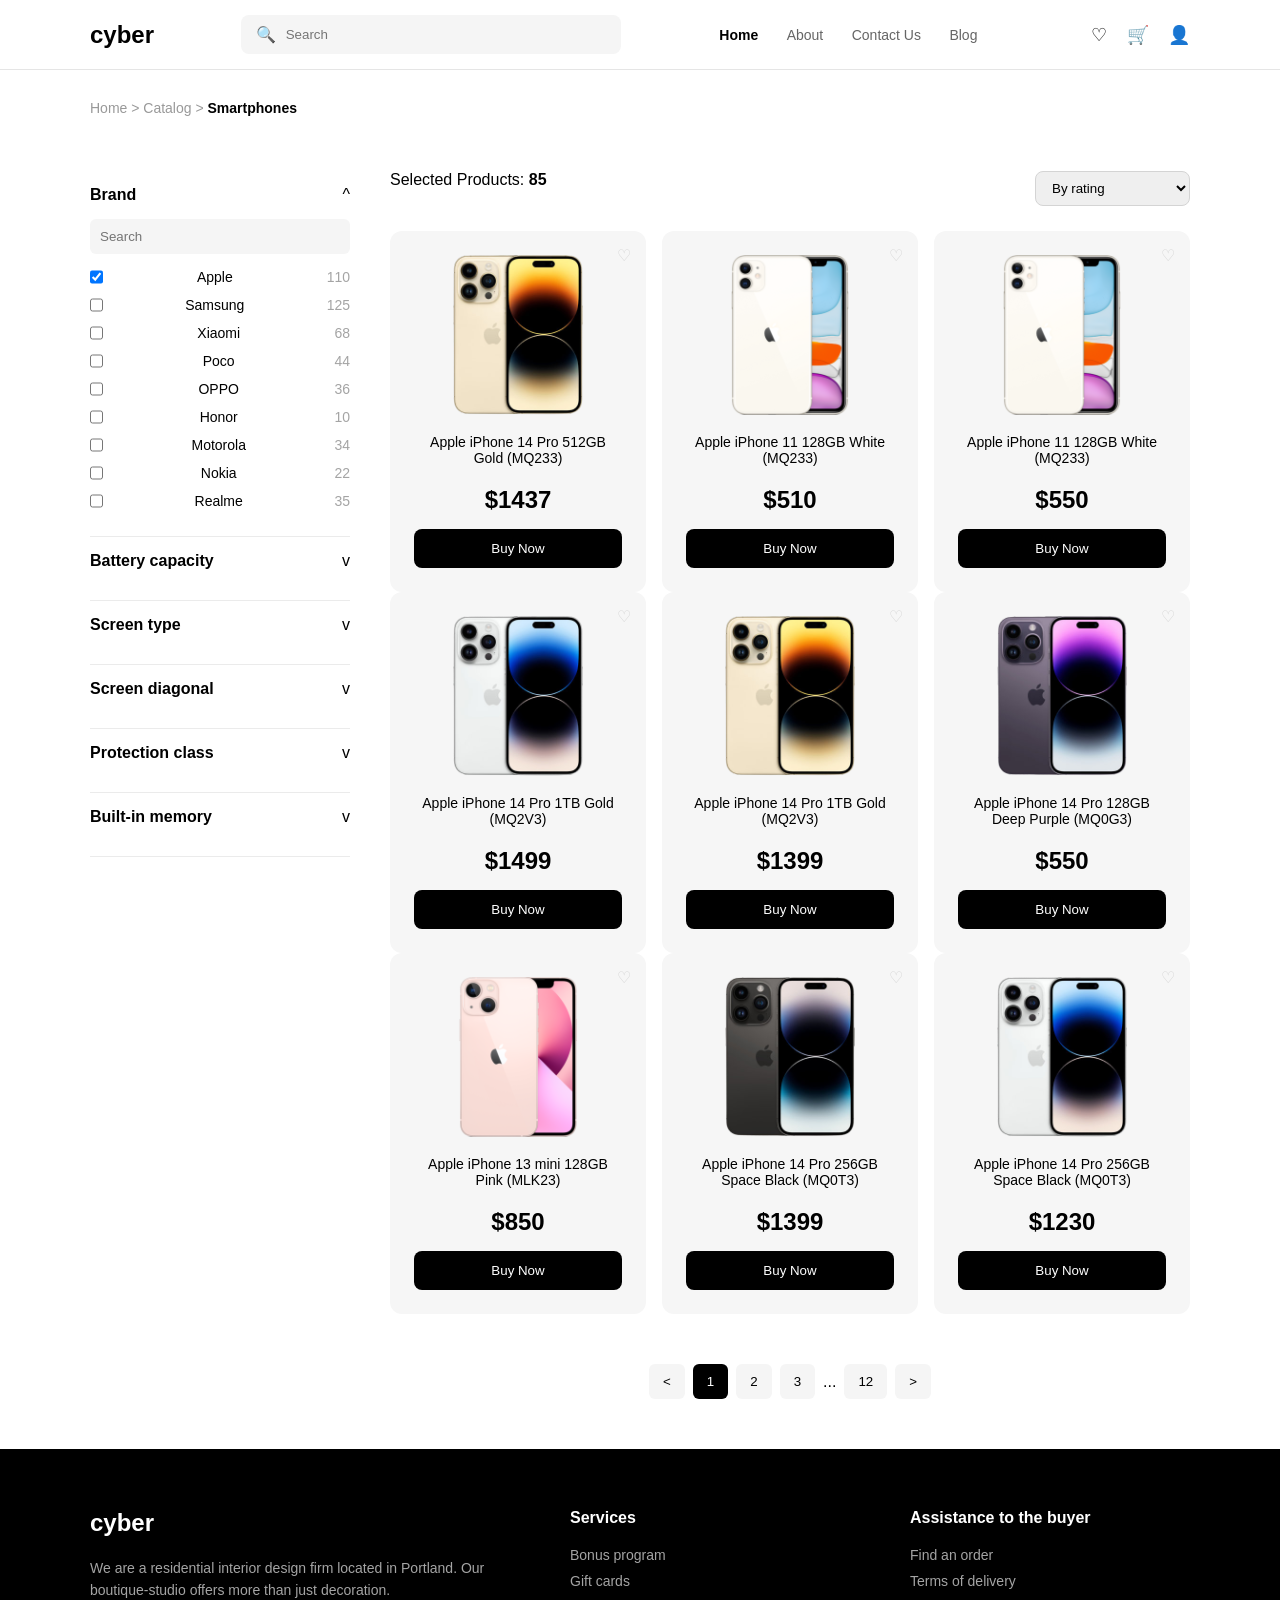
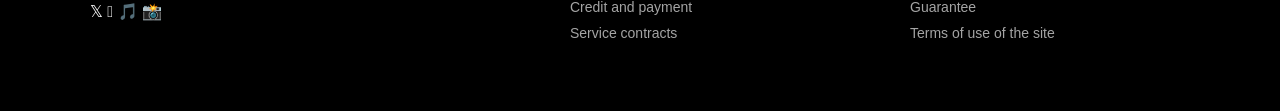
==== 2/index.html @ 22416d0a "1" ====
<!DOCTYPE html>
<html lang="uz">

<head>
    <meta charset="UTF-8">
    <meta name="viewport" content="width=device-width, initial-scale=1.0">
    <title>Cyber Store - Smartphones</title>
    <link href="https://unpkg.com/aos@2.3.1/dist/aos.css" rel="stylesheet">
    <link rel="stylesheet" href="./stayle.css">
</head>

<body>

    <header>
        <div class="container header-wrapper">
            <div class="logo">cyber</div>
            <div class="search-box">
                <span class="icon">🔍</span>
                <input type="text" placeholder="Search">
            </div>
            <nav>
                <a href="#">Home</a>
                <a href="#">About</a>
                <a href="#">Contact Us</a>
                <a href="#">Blog</a>
            </nav>
            <div class="header-icons">
                <span>♡</span>
                <span>🛒</span>
                <span>👤</span>
            </div>
        </div>
    </header>

    <div class="container catalog-layout">
        <div class="breadcrumb">Home > Catalog > <span>Smartphones</span></div>

        <aside>
            <div class="sidebar-section">
                <div class="section-title">
                    <h3>Brand</h3> <span>^</span>
                </div>
                <input type="text" placeholder="Search" class="brand-search">
                <div class="filter-list">
                    <label><input type="checkbox" checked> Apple <span>110</span></label>
                    <label><input type="checkbox"> Samsung <span>125</span></label>
                    <label><input type="checkbox"> Xiaomi <span>68</span></label>
                    <label><input type="checkbox"> Poco <span>44</span></label>
                    <label><input type="checkbox"> OPPO <span>36</span></label>
                    <label><input type="checkbox"> Honor <span>10</span></label>
                    <label><input type="checkbox"> Motorola <span>34</span></label>
                    <label><input type="checkbox"> Nokia <span>22</span></label>
                    <label><input type="checkbox"> Realme <span>35</span></label>
                </div>
            </div>

            <div class="sidebar-section">
                <div class="section-title">
                    <h3>Battery capacity</h3> <span>v</span>
                </div>
            </div>
            <div class="sidebar-section">
                <div class="section-title">
                    <h3>Screen type</h3> <span>v</span>
                </div>
            </div>
            <div class="sidebar-section">
                <div class="section-title">
                    <h3>Screen diagonal</h3> <span>v</span>
                </div>
            </div>
            <div class="sidebar-section">
                <div class="section-title">
                    <h3>Protection class</h3> <span>v</span>
                </div>
            </div>
            <div class="sidebar-section">
                <div class="section-title">
                    <h3>Built-in memory</h3> <span>v</span>
                </div>
            </div>
        </aside>

        <main>
            <div class="products-header">
                <p>Selected Products: <strong>85</strong></p>
                <select class="sort-select">
                    <option>By rating</option>
                    <option>Price: Low to High</option>
                </select>
            </div>

            <div class="products-grid">
                <div class="product-card">
                    <span class="wishlist-icon">♡</span>
                    <img src="./img/Iphone 14 pro 1 (12).svg" alt="iPhone">
                    <h4>Apple iPhone 14 Pro 512GB Gold (MQ233)</h4>
                    <p class="price">$1437</p>
                    <button class="buy-now">Buy Now</button>
                </div>
                <div class="product-card">
                    <span class="wishlist-icon">♡</span>
                    <img src="./img/Iphone 14 pro 1 (13).svg" alt="iPhone">
                    <h4>Apple iPhone 11 128GB White (MQ233)</h4>
                    <p class="price">$510</p>
                    <button class="buy-now">Buy Now</button>
                    </div>
                <div class="product-card">
                    <span class="wishlist-icon">♡</span>
                    <img src="./img/Iphone 14 pro 1 (13).svg" alt="iPhone">
                    <h4>Apple iPhone 11 128GB White (MQ233)</h4>
                    <p class="price">$550</p>
                    <button class="buy-now">Buy Now</button>
                </div>
                </div>
                <div class="products-grid">
                <div class="product-card">
                    <span class="wishlist-icon">♡</span>
                    <img src="./img/Iphone 14 pro 1 (14).svg" alt="iPhone">
                    <h4>Apple iPhone 14 Pro 1TB Gold (MQ2V3)</h4>
                    <p class="price">$1499</p>
                    <button class="buy-now">Buy Now</button>
                </div>
                <div class="product-card">
                    <span class="wishlist-icon">♡</span>
                    <img src="./img/Iphone 14 pro 1 (15).svg" alt="iPhone">
                    <h4>Apple iPhone 14 Pro 1TB Gold (MQ2V3)</h4>
                    <p class="price">$1399</p>
                    <button class="buy-now">Buy Now</button>
                    </div>
                <div class="product-card">
                    <span class="wishlist-icon">♡</span>
                    <img src="./img/Iphone 14 pro 1 (16).svg" alt="iPhone">
                    <h4>Apple iPhone 14 Pro 128GB Deep Purple (MQ0G3)</h4>
                    <p class="price">$550</p>
                    <button class="buy-now">Buy Now</button>
                </div>
                </div>
                <div class="products-grid">
                <div class="product-card">
                    <span class="wishlist-icon">♡</span>
                    <img src="./img/Iphone 14 pro 1 (17).svg" alt="iPhone">
                    <h4>Apple iPhone 13 mini 128GB Pink (MLK23)</h4>
                    <p class="price">$850</p>
                    <button class="buy-now">Buy Now</button>
                </div>
                <div class="product-card">
                    <span class="wishlist-icon">♡</span>
                    <img src="./img/Iphone 14 pro 1 (18).svg" alt="iPhone">
                    <h4>Apple iPhone 14 Pro 256GB Space Black (MQ0T3)</h4>
                    <p class="price">$1399</p>
                    <button class="buy-now">Buy Now</button>
                    </div>
                <div class="product-card">
                    <span class="wishlist-icon">♡</span>
                    <img src="./img/Iphone 14 pro 1 (19).svg" alt="iPhone">
                    <h4>Apple iPhone 14 Pro 256GB Space Black (MQ0T3)</h4>
                    <p class="price">$1230</p>
                    <button class="buy-now">Buy Now</button>
                </div>
                </div>

            <div class="pagination">
                <button> < </button>
                <button class="active">1</button>
                <button>2</button>
                <button>3</button>
                <span>...</span>
                <button>12</button>
                <button> > </button>
            </div>
        </main>
    </div>

    <footer>
        <div class="container footer-grid">
            <div class="footer-info">
                <div class="footer-logo">cyber</div>
                <p class="footer-text">We are a residential interior design firm located in Portland. Our boutique-studio offers more than just decoration.</p>
                <div class="social-icons">𝕏 𓅰 🎵 📸</div>
            </div>
            <div class="footer-col">
                <h4>Services</h4>
                <p>Bonus program</p>
                <p>Gift cards</p>
                <p>Credit and payment</p>
                <p>Service contracts</p>
            </div>
            <div class="footer-col">
                <h4>Assistance to the buyer</h4>
                <p>Find an order</p>
                <p>Terms of delivery</p>
                <p>Guarantee</p>
                <p>Terms of use of the site</p>
            </div>
        </div>
    </footer>

</body>
</html>
---- 2/stayle.css ----
* {
    margin: 0;
    padding: 0;
    box-sizing: border-box;
    font-family: 'Inter', sans-serif;
}

body {
    background-color: #fff;
    color: #000;
}

.container {
    max-width: 1140px;
    margin: 0 auto;
    padding: 0 20px;
}


header {
    padding: 15px 0;
    border-bottom: 1px solid #E5E5E5;
}

.header-wrapper {
    display: flex;
    justify-content: space-between;
    align-items: center;
}

.logo {
    font-size: 24px;
    font-weight: 800;
}

.search-box {
    background: #F5F5F5;
    padding: 10px 15px;
    border-radius: 8px;
    width: 380px;
    display: flex;
    align-items: center;
}

.search-box input {
    background: transparent;
    border: none;
    outline: none;
    width: 100%;
    margin-left: 10px;
}

nav a {
    text-decoration: none;
    color: #000;
    margin: 0 12px;
    font-size: 14px;
    opacity: 0.6;
}

nav a:first-child {
    opacity: 1;
    font-weight: 600;
}

.header-icons span {
    margin-left: 15px;
    font-size: 18px;
    cursor: pointer;
}

.catalog-layout {
    display: grid;
    grid-template-columns: 260px 1fr;
    gap: 40px;
    margin-top: 30px;
}

.breadcrumb {
    grid-column: 1 / -1;
    font-size: 14px;
    color: #999;
    margin-bottom: 15px;
}

.breadcrumb span {
    color: #000;
    font-weight: 600;
}

.sidebar-section {
    border-bottom: 1px solid #EBEBEB;
    padding: 15px 0;
}

.section-title {
    display: flex;
    justify-content: space-between;
    cursor: pointer;
    margin-bottom: 15px;
}

.section-title h3 {
    font-size: 16px;
    font-weight: 600;
}

.brand-search {
    width: 100%;
    padding: 10px;
    background: #F5F5F5;
    border: none;
    border-radius: 6px;
    margin-bottom: 15px;
}

.filter-list label {
    display: flex;
    justify-content: space-between;
    font-size: 14px;
    margin-bottom: 12px;
    cursor: pointer;
}

.filter-list label span {
    color: #A4A4A4;
}


.products-header {
    display: flex;
    justify-content: space-between;
    margin-bottom: 25px;
}

.sort-select {
    padding: 8px 12px;
    border: 1px solid #D4D4D4;
    border-radius: 8px;
}

.products-grid {
    display: grid;
    grid-template-columns: repeat(3, 1fr);
    gap: 16px;
}

.product-card {
    background: #F6F6F6;
    padding: 24px;
    border-radius: 12px;
    text-align: center;
    position: relative;
    transition: transform 0.2s;
}

.product-card:hover {
    transform: translateY(-5px);
}

.wishlist-icon {
    position: absolute;
    top: 15px;
    right: 15px;
    color: #D2D2D2;
    cursor: pointer;
}

.product-card img {
    height: 160px;
    object-fit: contain;
    margin-bottom: 15px;
}

.product-card h4 {
    font-size: 14px;
    margin-bottom: 12px;
    height: 40px;
    font-weight: 500;
}

.product-card .price {
    font-size: 24px;
    font-weight: 700;
    margin-bottom: 15px;
}

.buy-now {
    background: #000;
    color: #fff;
    border: none;
    width: 100%;
    padding: 12px;
    border-radius: 8px;
    cursor: pointer;
    font-weight: 500;
}


.pagination {
    display: flex;
    justify-content: center;
    align-items: center;
    gap: 8px;
    margin: 50px 0;
}

.pagination button {
    border: none;
    padding: 10px 14px;
    background: #F5F5F5;
    border-radius: 6px;
    cursor: pointer;
}

.pagination button.active {
    background: #000;
    color: #fff;
}

footer {
    background: #000;
    color: #fff;
    padding: 60px 0;
}

.footer-grid {
    display: grid;
    grid-template-columns: 1.5fr 1fr 1fr;
    gap: 60px;
}

.footer-logo {
    font-size: 24px;
    font-weight: 800;
    margin-bottom: 20px;
}

.footer-text {
    color: #A4A4A4;
    font-size: 14px;
    line-height: 1.6;
}

.footer-col h4 {
    margin-bottom: 20px;
}

.footer-col p {
    color: #A4A4A4;
    font-size: 14px;
    margin-bottom: 10px;
    cursor: pointer;
}
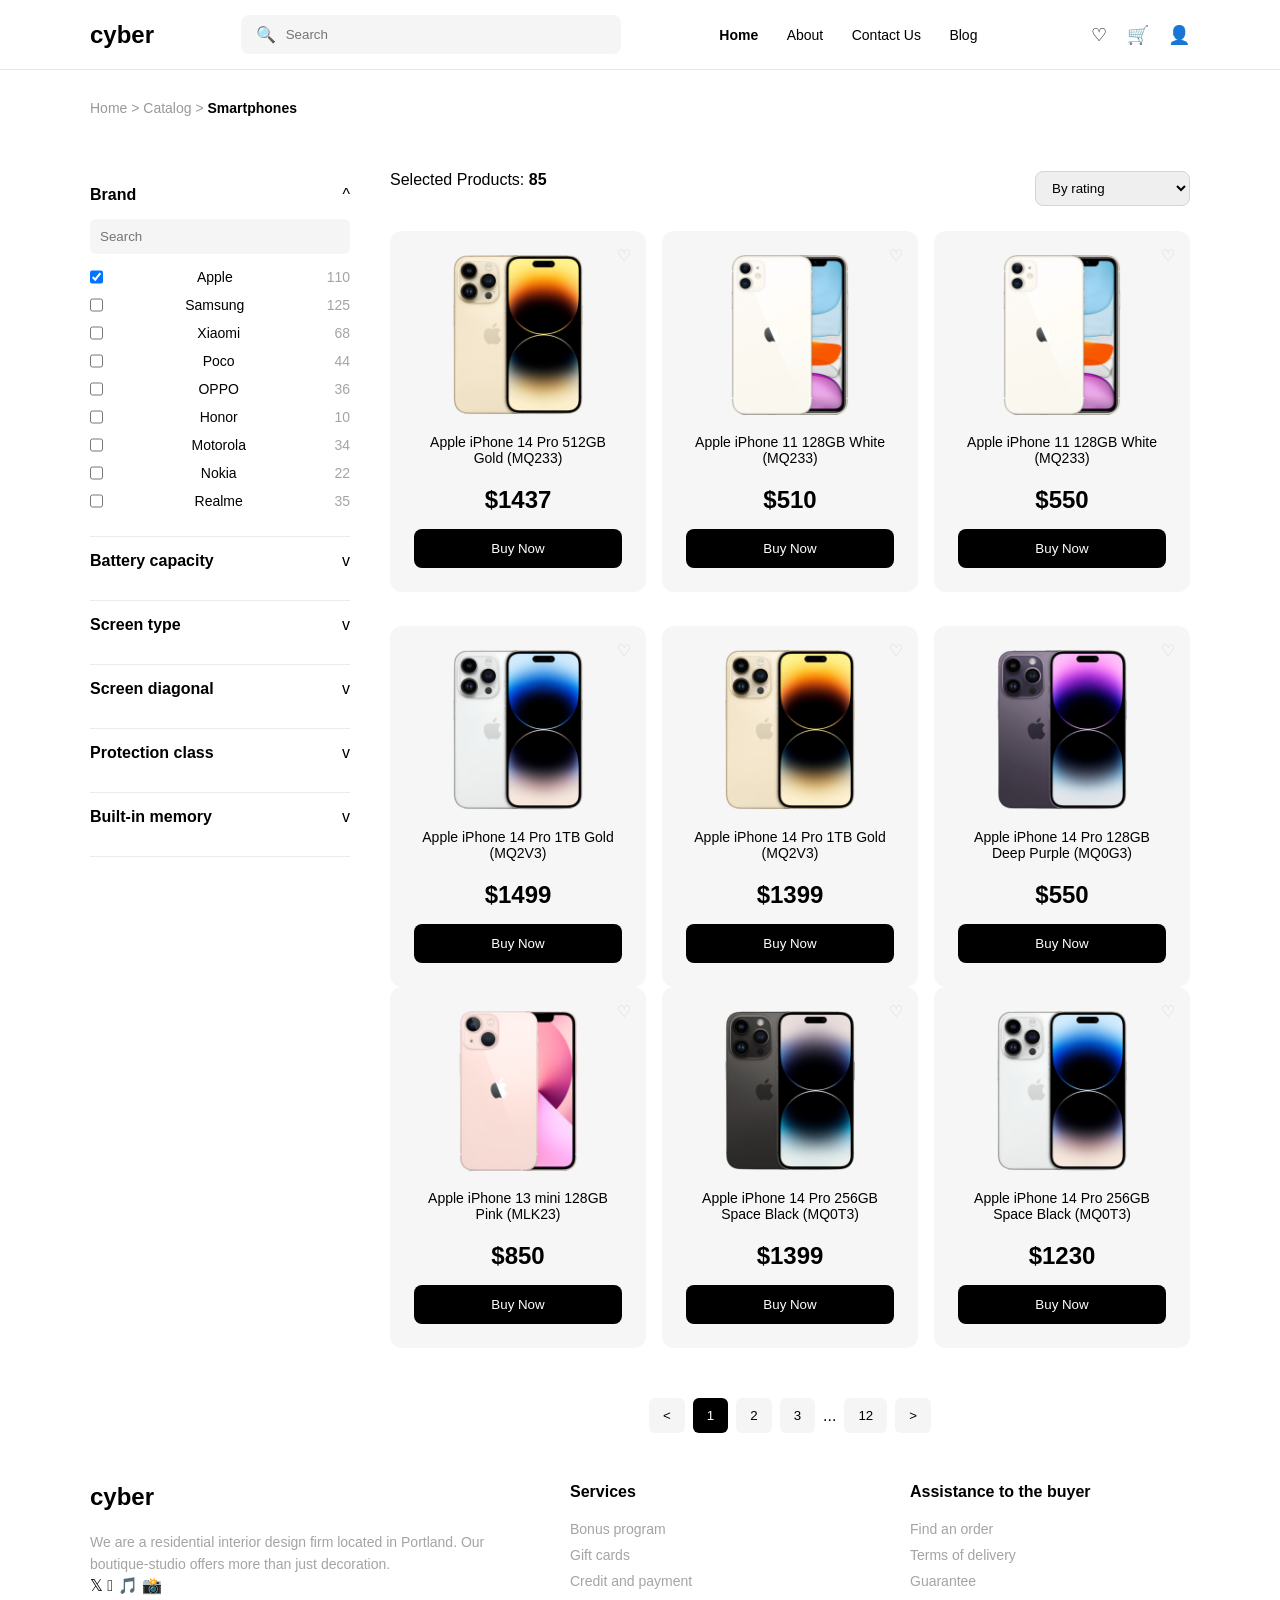
==== commit 5ff74e56: "1" ====
--- a/2/index.html
+++ b/2/index.html
@@ -112,6 +112,7 @@
                     <p class="price">$550</p>
                     <button class="buy-now">Buy Now</button>
                 </div>
+                <br>
                 </div>
                 <div class="products-grid">
                 <div class="product-card">
@@ -172,7 +173,7 @@
         </main>
     </div>
 
-    <footer>
+    <div>
         <div class="container footer-grid">
             <div class="footer-info">
                 <div class="footer-logo">cyber</div>
@@ -194,7 +195,7 @@
                 <p>Terms of use of the site</p>
             </div>
         </div>
-    </footer>
+    </div>
 
 </body>
 </html>
--- a/2/stayle.css
+++ b/2/stayle.css
@@ -55,7 +55,7 @@
     color: #000;
     margin: 0 12px;
     font-size: 14px;
-    opacity: 0.6;
+    
 }
 
 nav a:first-child {
@@ -168,7 +168,6 @@
 
 .product-card img {
     height: 160px;
-    object-fit: contain;
     margin-bottom: 15px;
 }
 
